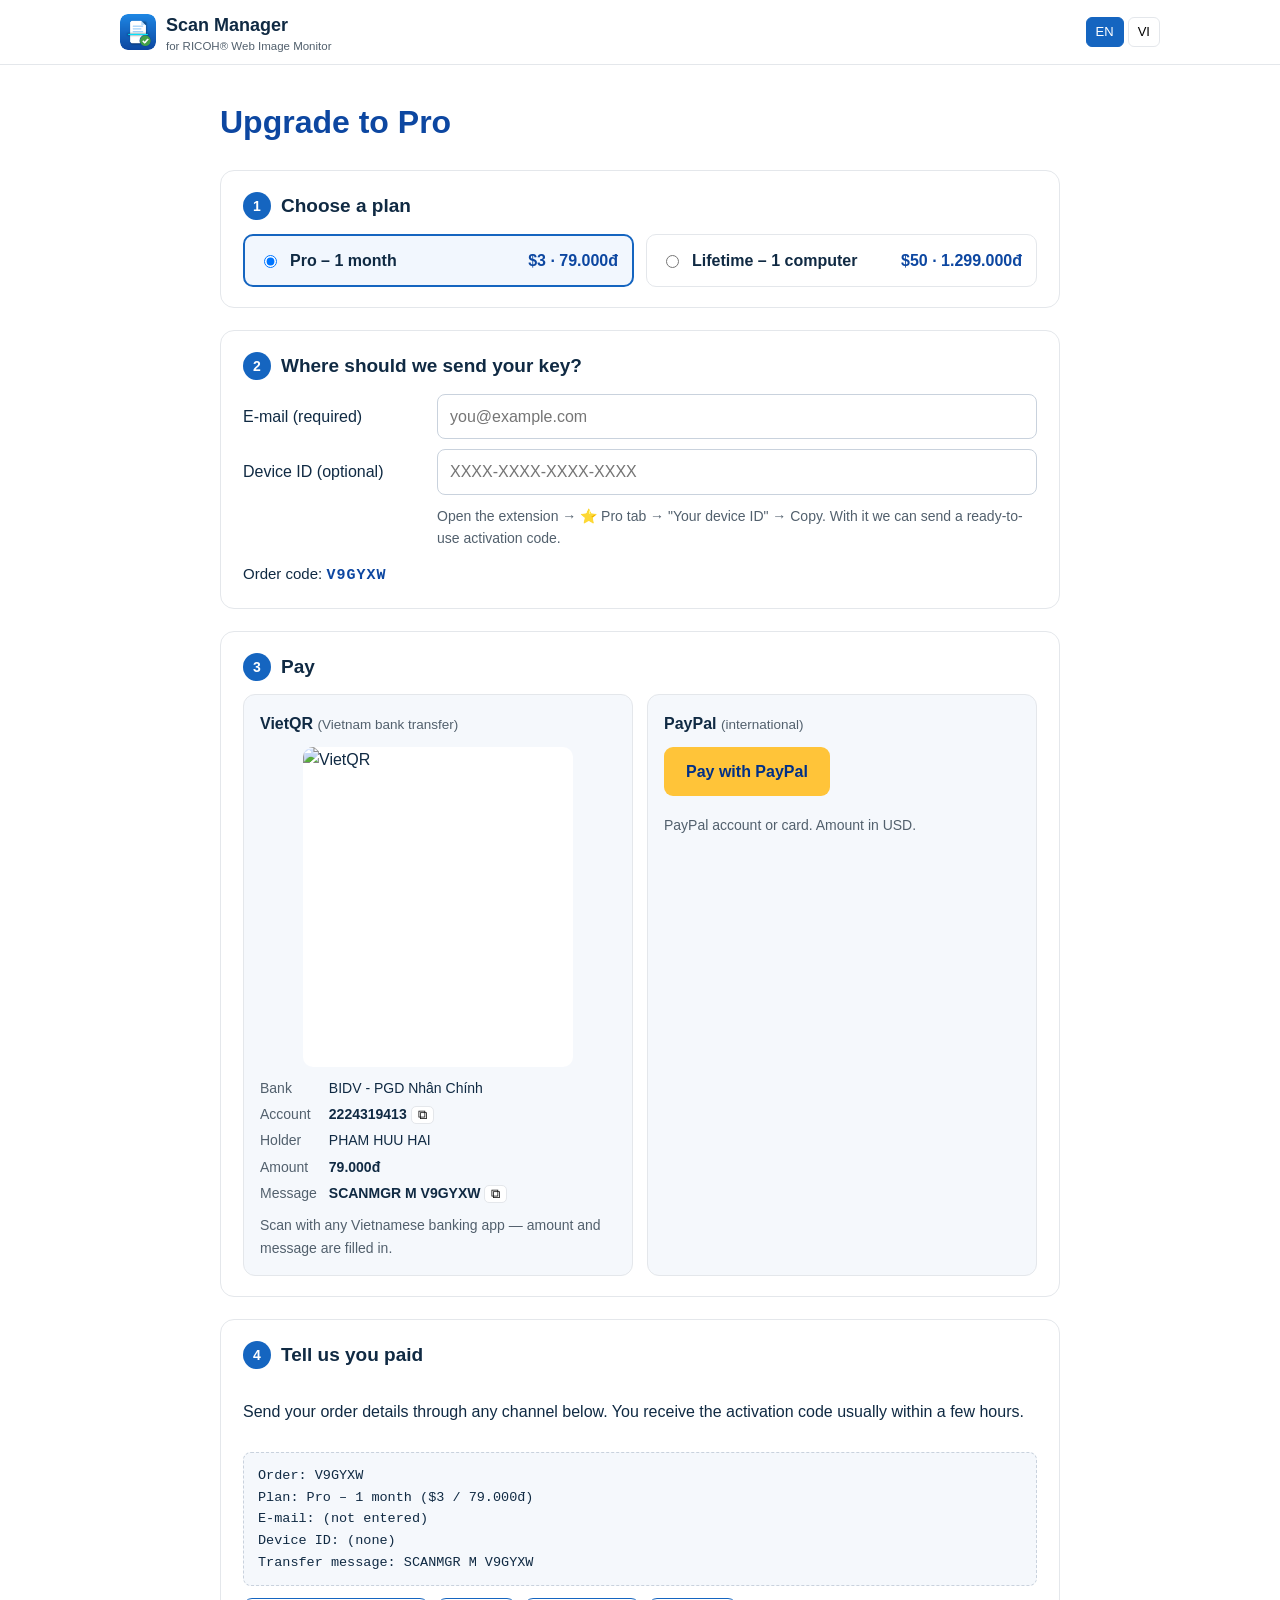
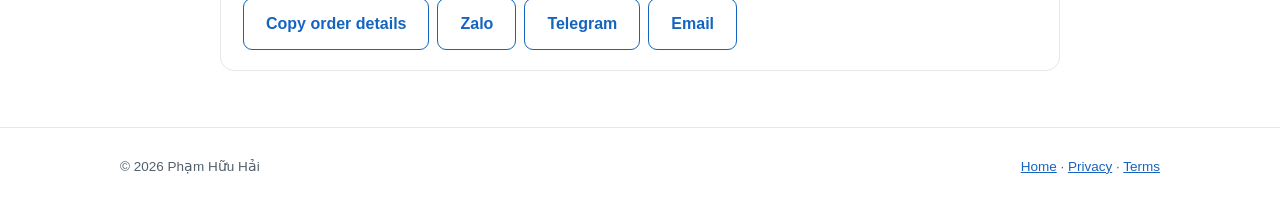
==== buy.html @ 5162c487 "Add files via upload" ====
<!DOCTYPE html>
<html lang="en">
<head>
  <meta charset="UTF-8">
  <meta name="viewport" content="width=device-width, initial-scale=1">
  <title>Buy Pro — Scan Manager for RICOH®</title>
  <link rel="icon" href="favicon.png">
  <link rel="stylesheet" href="style.css">
  <link rel="stylesheet" href="buy.css">
  <script src="lang.js"></script>
  <script src="shop-config.js"></script>
</head>
<body>
  <header class="top">
    <div class="wrap">
      <a class="brand" href="index.html"><img src="icon.png" alt=""><span>Scan Manager<small>for RICOH® Web Image Monitor</small></span></a>
      <nav><span class="lang-switch"><button data-l="en">EN</button> <button data-l="vi">VI</button></span></nav>
    </div>
  </header>

  <main class="buy">
    <h1><span data-lang="en">Upgrade to Pro</span><span data-lang="vi">Nâng cấp lên Pro</span></h1>

    <!-- Bước 1: chọn gói -->
    <section class="step">
      <h2><span class="n">1</span><span data-lang="en">Choose a plan</span><span data-lang="vi">Chọn gói</span></h2>
      <div class="plans">
        <label class="plan-opt"><input type="radio" name="plan" value="month" id="plan-month">
          <span class="po-name" data-plan-name="month"></span>
          <span class="po-price" data-plan-price="month"></span></label>
        <label class="plan-opt"><input type="radio" name="plan" value="lifetime" id="plan-lifetime">
          <span class="po-name" data-plan-name="lifetime"></span>
          <span class="po-price" data-plan-price="lifetime"></span></label>
      </div>
    </section>

    <!-- Bước 2: thông tin nhận mã -->
    <section class="step">
      <h2><span class="n">2</span><span data-lang="en">Where should we send your key?</span><span data-lang="vi">Nhận mã kích hoạt ở đâu?</span></h2>
      <div class="fields">
        <label for="f-email"><span data-lang="en">E-mail (required)</span><span data-lang="vi">Email (bắt buộc)</span></label>
        <input id="f-email" type="email" placeholder="you@example.com" autocomplete="email">
        <label for="f-iid"><span data-lang="en">Device ID (optional)</span><span data-lang="vi">Mã máy (không bắt buộc)</span></label>
        <input id="f-iid" type="text" placeholder="XXXX-XXXX-XXXX-XXXX" maxlength="19">
        <p class="hint"><span data-lang="en">Open the extension → ⭐ Pro tab → "Your device ID" → Copy. With it we can send a ready-to-use activation code.</span><span data-lang="vi">Mở tiện ích → thẻ ⭐ Pro → "Mã máy của bạn" → Sao chép. Có mã máy, tác giả gửi luôn mã kích hoạt dùng ngay.</span></p>
      </div>
      <p class="order"><span data-lang="en">Order code</span><span data-lang="vi">Mã đơn hàng</span>: <b id="order-code"></b></p>
    </section>

    <!-- Bước 3: thanh toán -->
    <section class="step">
      <h2><span class="n">3</span><span data-lang="en">Pay</span><span data-lang="vi">Thanh toán</span></h2>
      <p class="warn-mail" id="need-email" hidden><span data-lang="en">Please enter your e-mail first.</span><span data-lang="vi">Vui lòng nhập email trước.</span></p>
      <div class="methods">
        <div class="method" id="m-lemon" hidden>
          <h3><span data-lang="en">Card (Visa, Mastercard…)</span><span data-lang="vi">Thẻ quốc tế (Visa, Mastercard…)</span></h3>
          <a class="btn primary" id="btn-lemon" href="#" target="_blank" rel="noopener"><span data-lang="en">Pay by card</span><span data-lang="vi">Thanh toán bằng thẻ</span></a>
          <p class="hint"><span data-lang="en">Your key is e-mailed automatically.</span><span data-lang="vi">Mã được gửi email tự động.</span></p>
        </div>
        <div class="method">
          <h3>VietQR <span class="muted-s" data-lang="en">(Vietnam bank transfer)</span><span class="muted-s" data-lang="vi">(chuyển khoản ngân hàng VN)</span></h3>
          <img id="qr" alt="VietQR" width="270" height="320">
          <dl class="bank">
            <dt data-lang="en">Bank</dt><dt data-lang="vi">Ngân hàng</dt><dd id="b-branch"></dd>
            <dt data-lang="en">Account</dt><dt data-lang="vi">Số tài khoản</dt><dd><b id="b-acc"></b> <button type="button" class="copy" data-copy-id="b-acc">⧉</button></dd>
            <dt data-lang="en">Holder</dt><dt data-lang="vi">Chủ tài khoản</dt><dd id="b-name"></dd>
            <dt data-lang="en">Amount</dt><dt data-lang="vi">Số tiền</dt><dd><b id="b-amount"></b></dd>
            <dt data-lang="en">Message</dt><dt data-lang="vi">Nội dung</dt><dd><b id="b-msg"></b> <button type="button" class="copy" data-copy-id="b-msg">⧉</button></dd>
          </dl>
          <p class="hint"><span data-lang="en">Scan with any Vietnamese banking app — amount and message are filled in.</span><span data-lang="vi">Quét bằng app ngân hàng bất kỳ — số tiền và nội dung đã điền sẵn, vui lòng giữ nguyên nội dung.</span></p>
        </div>
        <div class="method">
          <h3>PayPal <span class="muted-s" data-lang="en">(international)</span><span class="muted-s" data-lang="vi">(quốc tế)</span></h3>
          <a class="btn paypal" id="btn-paypal" href="#" target="_blank" rel="noopener"><span data-lang="en">Pay with PayPal</span><span data-lang="vi">Thanh toán qua PayPal</span></a>
          <p class="hint"><span data-lang="en">PayPal account or card. Amount in USD.</span><span data-lang="vi">Dùng tài khoản PayPal hoặc thẻ. Thanh toán bằng USD.</span></p>
        </div>
      </div>
    </section>

    <!-- Bước 4: báo đã thanh toán -->
    <section class="step">
      <h2><span class="n">4</span><span data-lang="en">Tell us you paid</span><span data-lang="vi">Báo đã thanh toán</span></h2>
      <p><span data-lang="en">Send your order details through any channel below. You receive the activation code usually within a few hours.</span><span data-lang="vi">Gửi thông tin đơn hàng qua một kênh bên dưới. Bạn sẽ nhận mã kích hoạt, thường trong vài giờ.</span></p>
      <pre class="summary" id="summary"></pre>
      <div class="actions">
        <button type="button" class="btn ghost" id="btn-copy-sum"><span data-lang="en">Copy order details</span><span data-lang="vi">Sao chép thông tin đơn</span></button>
        <a class="btn ghost" id="c-zalo" href="#" target="_blank" rel="noopener">Zalo</a>
        <a class="btn ghost" id="c-tg" href="#" target="_blank" rel="noopener">Telegram</a>
        <a class="btn ghost" id="c-mail" href="#">Email</a>
      </div>
    </section>
  </main>

  <footer>
    <div class="wrap">
      <span>© 2026 Phạm Hữu Hải</span>
      <span><a href="index.html">Home</a> · <a href="privacy.html">Privacy</a> · <a href="terms.html">Terms</a></span>
    </div>
  </footer>
  <script src="buy.js"></script>
</body>
</html>
---- style.css ----
:root {
  --c: #1565c0;
  --c-dark: #0d47a1;
  --ink: #102a43;
  --muted: #52606d;
  --line: #e4e7eb;
  --bg: #f5f8fc;
}

* {
  box-sizing: border-box;
}

[hidden] {
  display: none !important;
}

body {
  margin: 0;
  font-family: "Segoe UI", Roboto, "Helvetica Neue", Arial, sans-serif;
  color: var(--ink);
  background: #ffffff;
  line-height: 1.6;
}

a {
  color: var(--c);
}

.wrap {
  max-width: 1080px;
  margin: 0 auto;
  padding: 0 20px;
}

header.top {
  position: sticky;
  top: 0;
  z-index: 5;
  background: rgba(255, 255, 255, 0.92);
  backdrop-filter: blur(8px);
  border-bottom: 1px solid var(--line);
}

header.top .wrap {
  display: flex;
  align-items: center;
  gap: 12px;
  height: 64px;
}

.brand {
  display: flex;
  align-items: center;
  gap: 10px;
  text-decoration: none;
  color: var(--ink);
  font-weight: 700;
  font-size: 18px;
}

.brand img {
  width: 36px;
  height: 36px;
  border-radius: 8px;
}

.brand small {
  display: block;
  font-weight: 400;
  font-size: 11.5px;
  color: var(--muted);
  line-height: 1.1;
}

nav {
  margin-left: auto;
  display: flex;
  gap: 16px;
  align-items: center;
  font-size: 14.5px;
}

nav a {
  text-decoration: none;
  color: var(--muted);
}

nav a:hover {
  color: var(--c);
}

.lang-switch button {
  border: 1px solid var(--line);
  background: #ffffff;
  padding: 4px 9px;
  border-radius: 6px;
  cursor: pointer;
  font: inherit;
  font-size: 13px;
}

.lang-switch button.on {
  background: var(--c);
  border-color: var(--c);
  color: #ffffff;
}

.hero {
  background: linear-gradient(180deg, #eaf2fd, #ffffff);
  padding: 64px 0 40px;
}

.hero .wrap {
  display: grid;
  grid-template-columns: 1.05fr 1fr;
  gap: 40px;
  align-items: center;
}

.hero h1 {
  font-size: 44px;
  line-height: 1.15;
  margin: 0 0 16px;
  color: var(--c-dark);
}

.hero p.lead {
  font-size: 19px;
  color: var(--muted);
  margin: 0 0 24px;
}

.hero img.shot {
  width: 100%;
  border-radius: 14px;
  box-shadow: 0 18px 50px rgba(13, 71, 161, 0.18);
}

.btn {
  display: inline-block;
  padding: 12px 22px;
  border-radius: 9px;
  font-weight: 600;
  text-decoration: none;
  margin: 0 8px 8px 0;
}

.btn.primary {
  background: var(--c);
  color: #ffffff;
}

.btn.primary:hover {
  background: var(--c-dark);
}

.btn.ghost {
  border: 1px solid var(--c);
  color: var(--c);
}

section {
  padding: 56px 0;
}

section h2 {
  font-size: 30px;
  margin: 0 0 24px;
  text-align: center;
}

.features {
  display: grid;
  grid-template-columns: repeat(3, 1fr);
  gap: 18px;
}

.feature {
  border: 1px solid var(--line);
  border-radius: 12px;
  padding: 20px;
  background: #ffffff;
}

.feature b {
  display: block;
  font-size: 17px;
  margin-bottom: 6px;
}

.feature span {
  color: var(--muted);
  font-size: 15px;
}

.alt {
  background: var(--bg);
}

.shots {
  display: grid;
  grid-template-columns: 1fr 1fr;
  gap: 20px;
}

.shots img {
  width: 100%;
  border-radius: 12px;
  border: 1px solid var(--line);
}

.pricing {
  display: grid;
  grid-template-columns: repeat(3, 1fr);
  gap: 18px;
}

.plan {
  border: 1px solid var(--line);
  border-radius: 14px;
  padding: 24px;
  background: #ffffff;
  text-align: center;
}

.plan.best {
  border: 2px solid var(--c);
  box-shadow: 0 10px 30px rgba(21, 101, 192, 0.12);
}

.plan .price {
  font-size: 34px;
  font-weight: 700;
  color: var(--c-dark);
  margin: 8px 0;
}

.plan ul {
  text-align: left;
  padding-left: 18px;
  color: var(--muted);
  font-size: 15px;
}

.doc {
  max-width: 820px;
  margin: 0 auto;
  padding: 40px 20px 60px;
}

.doc h1 {
  color: var(--c-dark);
}

.doc h2 {
  font-size: 21px;
  margin-top: 28px;
}

footer {
  border-top: 1px solid var(--line);
  padding: 28px 0;
  color: var(--muted);
  font-size: 13.5px;
}

footer .wrap {
  display: flex;
  flex-wrap: wrap;
  gap: 8px 24px;
  justify-content: space-between;
}

[data-lang] {
  display: none;
}

html[lang="en"] [data-lang="en"],
html[lang="vi"] [data-lang="vi"] {
  display: revert;
}

@media (max-width: 820px) {
  .hero .wrap,
  .features,
  .shots,
  .pricing {
    grid-template-columns: 1fr;
  }

  .hero h1 {
    font-size: 34px;
  }

  nav .hide-sm {
    display: none;
  }
}
---- buy.css ----
/* Trang thanh toán */
.buy {
  max-width: 880px;
  margin: 0 auto;
  padding: 32px 20px 56px;
  display: flex;
  flex-direction: column;
  gap: 22px;
}

.buy h1 {
  margin: 0;
  color: var(--c-dark);
  font-size: 32px;
}

.step {
  border: 1px solid var(--line);
  border-radius: 14px;
  padding: 20px 22px;
  display: flex;
  flex-direction: column;
  gap: 12px;
}

.step h2 {
  margin: 0;
  font-size: 19px;
  text-align: left;
  display: flex;
  align-items: center;
  gap: 10px;
}

.step .n {
  display: inline-grid;
  place-items: center;
  width: 28px;
  height: 28px;
  border-radius: 50%;
  background: var(--c);
  color: #ffffff;
  font-size: 14px;
  flex-shrink: 0;
}

.plans {
  display: grid;
  grid-template-columns: 1fr 1fr;
  gap: 12px;
}

.plan-opt {
  display: flex;
  align-items: center;
  gap: 10px;
  flex-wrap: wrap;
  border: 1px solid var(--line);
  border-radius: 10px;
  padding: 12px 14px;
  cursor: pointer;
}

.plan-opt:has(input:checked) {
  border: 2px solid var(--c);
  background: #f2f7fe;
}

.po-name {
  font-weight: 600;
  flex: 1;
}

.po-price {
  color: var(--c-dark);
  font-weight: 700;
}

.fields {
  display: grid;
  grid-template-columns: 180px minmax(0, 1fr);
  gap: 10px 14px;
  align-items: center;
}

.fields input {
  font: inherit;
  padding: 9px 12px;
  border: 1px solid #c9d2dd;
  border-radius: 8px;
  width: 100%;
}

.fields input:focus {
  outline: 2px solid var(--c);
  border-color: var(--c);
}

.fields .hint {
  grid-column: 2;
}

.hint {
  margin: 0;
  color: var(--muted);
  font-size: 14px;
}

.order {
  margin: 0;
  font-size: 15px;
}

.order b {
  font-family: Consolas, monospace;
  letter-spacing: 1px;
  color: var(--c-dark);
}

.methods {
  display: grid;
  grid-template-columns: repeat(auto-fit, minmax(250px, 1fr));
  gap: 14px;
}

.method {
  border: 1px solid var(--line);
  border-radius: 12px;
  padding: 16px;
  display: flex;
  flex-direction: column;
  gap: 10px;
  align-items: flex-start;
  background: var(--bg);
}

.method h3 {
  margin: 0;
  font-size: 16px;
}

.muted-s {
  color: var(--muted);
  font-weight: 400;
  font-size: 13.5px;
}

#qr {
  width: 100%;
  max-width: 270px;
  height: auto;
  border-radius: 10px;
  background: #ffffff;
  align-self: center;
}

.bank {
  display: grid;
  grid-template-columns: auto minmax(0, 1fr);
  gap: 4px 12px;
  margin: 0;
  font-size: 14px;
  width: 100%;
}

.bank dt {
  color: var(--muted);
}

.bank dd {
  margin: 0;
  word-break: break-word;
}

.copy {
  border: 1px solid var(--line);
  background: #ffffff;
  border-radius: 5px;
  cursor: pointer;
  padding: 0 6px;
  font-size: 13px;
}

.btn.paypal {
  background: #ffc439;
  color: #003087;
}

.warn-mail {
  margin: 0;
  color: #b45309;
  font-weight: 600;
}

.summary {
  margin: 0;
  padding: 12px 14px;
  background: var(--bg);
  border: 1px dashed #c9d2dd;
  border-radius: 8px;
  font-size: 13.5px;
  white-space: pre-wrap;
  word-break: break-word;
}

.actions {
  display: flex;
  flex-wrap: wrap;
  gap: 8px;
}

.actions .btn {
  margin: 0;
  cursor: pointer;
  font: inherit;
  font-weight: 600;
  background: #ffffff;
}

@media (max-width: 640px) {
  .plans,
  .fields {
    grid-template-columns: 1fr;
  }

  .fields .hint {
    grid-column: 1;
  }
}
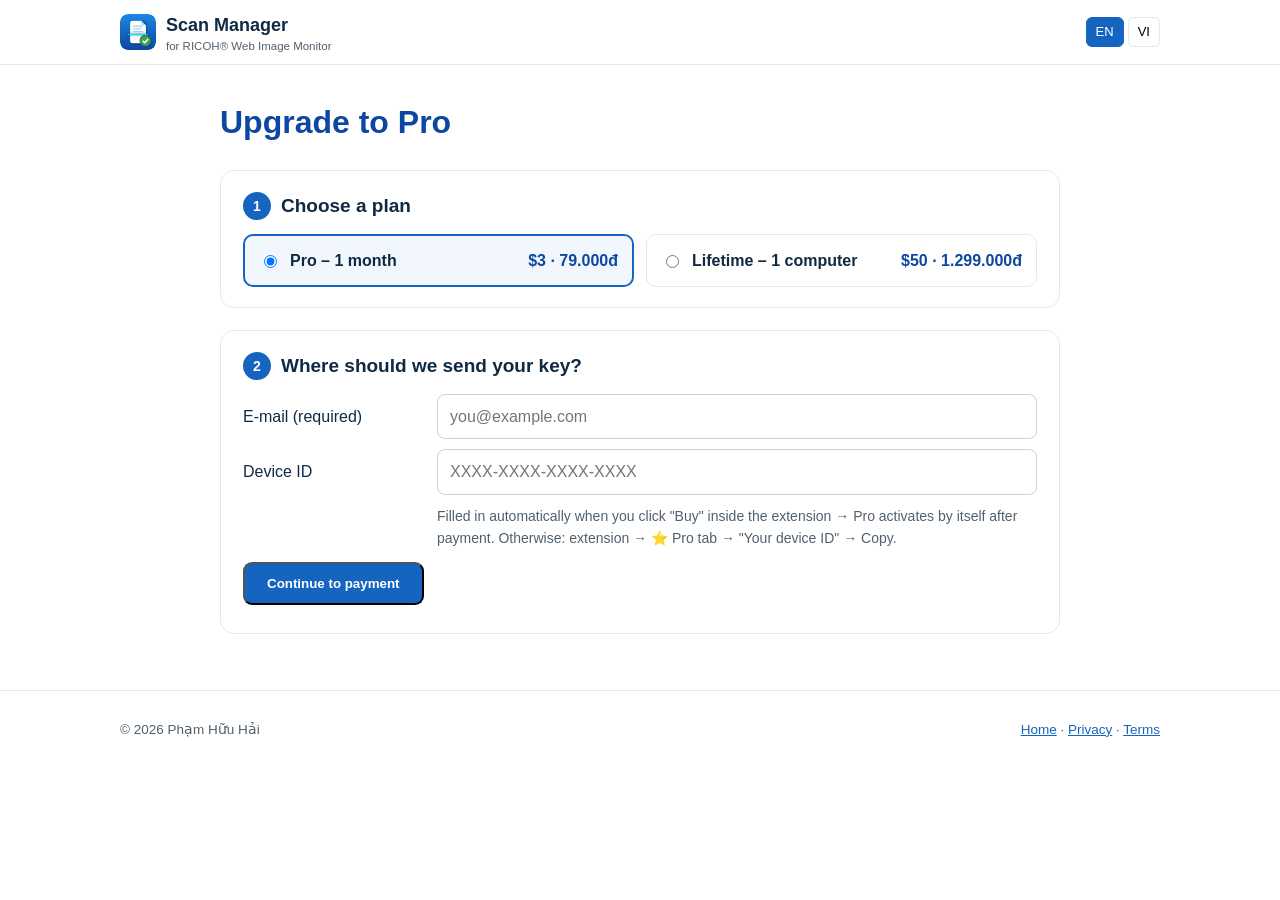
==== commit b9b2751c: "Add files via upload" ====
--- a/buy.html
+++ b/buy.html
@@ -1,102 +1,119 @@
-<!DOCTYPE html>
-<html lang="en">
-<head>
-  <meta charset="UTF-8">
-  <meta name="viewport" content="width=device-width, initial-scale=1">
-  <title>Buy Pro — Scan Manager for RICOH®</title>
-  <link rel="icon" href="favicon.png">
-  <link rel="stylesheet" href="style.css">
-  <link rel="stylesheet" href="buy.css">
-  <script src="lang.js"></script>
-  <script src="shop-config.js"></script>
-</head>
-<body>
-  <header class="top">
-    <div class="wrap">
-      <a class="brand" href="index.html"><img src="icon.png" alt=""><span>Scan Manager<small>for RICOH® Web Image Monitor</small></span></a>
-      <nav><span class="lang-switch"><button data-l="en">EN</button> <button data-l="vi">VI</button></span></nav>
-    </div>
-  </header>
-
-  <main class="buy">
-    <h1><span data-lang="en">Upgrade to Pro</span><span data-lang="vi">Nâng cấp lên Pro</span></h1>
-
-    <!-- Bước 1: chọn gói -->
-    <section class="step">
-      <h2><span class="n">1</span><span data-lang="en">Choose a plan</span><span data-lang="vi">Chọn gói</span></h2>
-      <div class="plans">
-        <label class="plan-opt"><input type="radio" name="plan" value="month" id="plan-month">
-          <span class="po-name" data-plan-name="month"></span>
-          <span class="po-price" data-plan-price="month"></span></label>
-        <label class="plan-opt"><input type="radio" name="plan" value="lifetime" id="plan-lifetime">
-          <span class="po-name" data-plan-name="lifetime"></span>
-          <span class="po-price" data-plan-price="lifetime"></span></label>
-      </div>
-    </section>
-
-    <!-- Bước 2: thông tin nhận mã -->
-    <section class="step">
-      <h2><span class="n">2</span><span data-lang="en">Where should we send your key?</span><span data-lang="vi">Nhận mã kích hoạt ở đâu?</span></h2>
-      <div class="fields">
-        <label for="f-email"><span data-lang="en">E-mail (required)</span><span data-lang="vi">Email (bắt buộc)</span></label>
-        <input id="f-email" type="email" placeholder="you@example.com" autocomplete="email">
-        <label for="f-iid"><span data-lang="en">Device ID (optional)</span><span data-lang="vi">Mã máy (không bắt buộc)</span></label>
-        <input id="f-iid" type="text" placeholder="XXXX-XXXX-XXXX-XXXX" maxlength="19">
-        <p class="hint"><span data-lang="en">Open the extension → ⭐ Pro tab → "Your device ID" → Copy. With it we can send a ready-to-use activation code.</span><span data-lang="vi">Mở tiện ích → thẻ ⭐ Pro → "Mã máy của bạn" → Sao chép. Có mã máy, tác giả gửi luôn mã kích hoạt dùng ngay.</span></p>
-      </div>
-      <p class="order"><span data-lang="en">Order code</span><span data-lang="vi">Mã đơn hàng</span>: <b id="order-code"></b></p>
-    </section>
-
-    <!-- Bước 3: thanh toán -->
-    <section class="step">
-      <h2><span class="n">3</span><span data-lang="en">Pay</span><span data-lang="vi">Thanh toán</span></h2>
-      <p class="warn-mail" id="need-email" hidden><span data-lang="en">Please enter your e-mail first.</span><span data-lang="vi">Vui lòng nhập email trước.</span></p>
-      <div class="methods">
-        <div class="method" id="m-lemon" hidden>
-          <h3><span data-lang="en">Card (Visa, Mastercard…)</span><span data-lang="vi">Thẻ quốc tế (Visa, Mastercard…)</span></h3>
-          <a class="btn primary" id="btn-lemon" href="#" target="_blank" rel="noopener"><span data-lang="en">Pay by card</span><span data-lang="vi">Thanh toán bằng thẻ</span></a>
-          <p class="hint"><span data-lang="en">Your key is e-mailed automatically.</span><span data-lang="vi">Mã được gửi email tự động.</span></p>
-        </div>
-        <div class="method">
-          <h3>VietQR <span class="muted-s" data-lang="en">(Vietnam bank transfer)</span><span class="muted-s" data-lang="vi">(chuyển khoản ngân hàng VN)</span></h3>
-          <img id="qr" alt="VietQR" width="270" height="320">
-          <dl class="bank">
-            <dt data-lang="en">Bank</dt><dt data-lang="vi">Ngân hàng</dt><dd id="b-branch"></dd>
-            <dt data-lang="en">Account</dt><dt data-lang="vi">Số tài khoản</dt><dd><b id="b-acc"></b> <button type="button" class="copy" data-copy-id="b-acc">⧉</button></dd>
-            <dt data-lang="en">Holder</dt><dt data-lang="vi">Chủ tài khoản</dt><dd id="b-name"></dd>
-            <dt data-lang="en">Amount</dt><dt data-lang="vi">Số tiền</dt><dd><b id="b-amount"></b></dd>
-            <dt data-lang="en">Message</dt><dt data-lang="vi">Nội dung</dt><dd><b id="b-msg"></b> <button type="button" class="copy" data-copy-id="b-msg">⧉</button></dd>
-          </dl>
-          <p class="hint"><span data-lang="en">Scan with any Vietnamese banking app — amount and message are filled in.</span><span data-lang="vi">Quét bằng app ngân hàng bất kỳ — số tiền và nội dung đã điền sẵn, vui lòng giữ nguyên nội dung.</span></p>
-        </div>
-        <div class="method">
-          <h3>PayPal <span class="muted-s" data-lang="en">(international)</span><span class="muted-s" data-lang="vi">(quốc tế)</span></h3>
-          <a class="btn paypal" id="btn-paypal" href="#" target="_blank" rel="noopener"><span data-lang="en">Pay with PayPal</span><span data-lang="vi">Thanh toán qua PayPal</span></a>
-          <p class="hint"><span data-lang="en">PayPal account or card. Amount in USD.</span><span data-lang="vi">Dùng tài khoản PayPal hoặc thẻ. Thanh toán bằng USD.</span></p>
-        </div>
-      </div>
-    </section>
-
-    <!-- Bước 4: báo đã thanh toán -->
-    <section class="step">
-      <h2><span class="n">4</span><span data-lang="en">Tell us you paid</span><span data-lang="vi">Báo đã thanh toán</span></h2>
-      <p><span data-lang="en">Send your order details through any channel below. You receive the activation code usually within a few hours.</span><span data-lang="vi">Gửi thông tin đơn hàng qua một kênh bên dưới. Bạn sẽ nhận mã kích hoạt, thường trong vài giờ.</span></p>
-      <pre class="summary" id="summary"></pre>
-      <div class="actions">
-        <button type="button" class="btn ghost" id="btn-copy-sum"><span data-lang="en">Copy order details</span><span data-lang="vi">Sao chép thông tin đơn</span></button>
-        <a class="btn ghost" id="c-zalo" href="#" target="_blank" rel="noopener">Zalo</a>
-        <a class="btn ghost" id="c-tg" href="#" target="_blank" rel="noopener">Telegram</a>
-        <a class="btn ghost" id="c-mail" href="#">Email</a>
-      </div>
-    </section>
-  </main>
-
-  <footer>
-    <div class="wrap">
-      <span>© 2026 Phạm Hữu Hải</span>
-      <span><a href="index.html">Home</a> · <a href="privacy.html">Privacy</a> · <a href="terms.html">Terms</a></span>
-    </div>
-  </footer>
-  <script src="buy.js"></script>
-</body>
-</html>
+<!DOCTYPE html>
+<html lang="en">
+<head>
+  <meta charset="UTF-8">
+  <meta name="viewport" content="width=device-width, initial-scale=1">
+  <title>Buy Pro — Scan Manager for RICOH®</title>
+  <link rel="icon" href="favicon.png">
+  <link rel="stylesheet" href="style.css">
+  <link rel="stylesheet" href="buy.css">
+  <script src="lang.js"></script>
+  <script src="shop-config.js"></script>
+</head>
+<body>
+  <header class="top">
+    <div class="wrap">
+      <a class="brand" href="index.html"><img src="icon.png" alt=""><span>Scan Manager<small>for RICOH® Web Image Monitor</small></span></a>
+      <nav><span class="lang-switch"><button data-l="en">EN</button> <button data-l="vi">VI</button></span></nav>
+    </div>
+  </header>
+
+  <main class="buy">
+    <h1><span data-lang="en">Upgrade to Pro</span><span data-lang="vi">Nâng cấp lên Pro</span></h1>
+
+    <!-- Bước 1: chọn gói -->
+    <section class="step" id="step-plan">
+      <h2><span class="n">1</span><span data-lang="en">Choose a plan</span><span data-lang="vi">Chọn gói</span></h2>
+      <div class="plans">
+        <label class="plan-opt"><input type="radio" name="plan" value="month" id="plan-month">
+          <span class="po-name" data-plan-name="month"></span>
+          <span class="po-price" data-plan-price="month"></span></label>
+        <label class="plan-opt"><input type="radio" name="plan" value="lifetime" id="plan-lifetime">
+          <span class="po-name" data-plan-name="lifetime"></span>
+          <span class="po-price" data-plan-price="lifetime"></span></label>
+      </div>
+    </section>
+
+    <!-- Bước 2: thông tin nhận mã + tạo đơn -->
+    <section class="step" id="step-info">
+      <h2><span class="n">2</span><span data-lang="en">Where should we send your key?</span><span data-lang="vi">Nhận mã kích hoạt ở đâu?</span></h2>
+      <div class="fields">
+        <label for="f-email"><span data-lang="en">E-mail (required)</span><span data-lang="vi">Email (bắt buộc)</span></label>
+        <input id="f-email" type="email" placeholder="you@example.com" autocomplete="email">
+        <label for="f-iid"><span data-lang="en">Device ID</span><span data-lang="vi">Mã máy</span></label>
+        <input id="f-iid" type="text" placeholder="XXXX-XXXX-XXXX-XXXX" maxlength="19">
+        <p class="hint" id="iid-hint"><span data-lang="en">Filled in automatically when you click "Buy" inside the extension → Pro activates by itself after payment. Otherwise: extension → ⭐ Pro tab → "Your device ID" → Copy.</span><span data-lang="vi">Tự điền khi bạn bấm "Mua" trong tiện ích → thanh toán xong Pro tự kích hoạt. Nếu trống: mở tiện ích → thẻ ⭐ Pro → "Mã máy của bạn" → Sao chép.</span></p>
+      </div>
+      <p class="warn-mail" id="need-email" hidden><span data-lang="en">Please enter a valid e-mail.</span><span data-lang="vi">Vui lòng nhập email hợp lệ.</span></p>
+      <p class="warn-mail" id="order-error" hidden></p>
+      <div><button type="button" class="btn primary" id="btn-create"><span data-lang="en">Continue to payment</span><span data-lang="vi">Tiếp tục thanh toán</span></button></div>
+    </section>
+
+    <!-- Bước 3: thanh toán -->
+    <section class="step" id="step-pay" hidden>
+      <h2><span class="n">3</span><span data-lang="en">Pay</span><span data-lang="vi">Thanh toán</span>
+        <span class="order-tag"><span data-lang="en">Order</span><span data-lang="vi">Đơn</span> <b id="order-code"></b></span></h2>
+      <div class="pay-status" id="pay-status">
+        <span class="spinner" aria-hidden="true"></span>
+        <span data-lang="en">Waiting for your payment… this page updates by itself.</span>
+        <span data-lang="vi">Đang chờ thanh toán… trang tự cập nhật khi nhận được tiền.</span>
+      </div>
+      <div class="methods">
+        <div class="method" id="m-lemon" hidden>
+          <h3><span data-lang="en">Card (Visa, Mastercard…)</span><span data-lang="vi">Thẻ quốc tế (Visa, Mastercard…)</span></h3>
+          <a class="btn primary" id="btn-lemon" href="#" target="_blank" rel="noopener"><span data-lang="en">Pay by card</span><span data-lang="vi">Thanh toán bằng thẻ</span></a>
+        </div>
+        <div class="method">
+          <h3>VietQR <span class="muted-s" data-lang="en">(Vietnam bank transfer)</span><span class="muted-s" data-lang="vi">(chuyển khoản ngân hàng VN)</span></h3>
+          <img id="qr" alt="VietQR" width="270" height="320">
+          <dl class="bank">
+            <dt data-lang="en">Bank</dt><dt data-lang="vi">Ngân hàng</dt><dd id="b-branch"></dd>
+            <dt data-lang="en">Account</dt><dt data-lang="vi">Số tài khoản</dt><dd><b id="b-acc"></b> <button type="button" class="copy" data-copy-id="b-acc">⧉</button></dd>
+            <dt data-lang="en">Holder</dt><dt data-lang="vi">Chủ tài khoản</dt><dd id="b-name"></dd>
+            <dt data-lang="en">Amount</dt><dt data-lang="vi">Số tiền</dt><dd><b id="b-amount"></b></dd>
+            <dt data-lang="en">Message</dt><dt data-lang="vi">Nội dung</dt><dd><b id="b-msg"></b> <button type="button" class="copy" data-copy-id="b-msg">⧉</button></dd>
+          </dl>
+          <p class="hint"><span data-lang="en">Scan with any Vietnamese banking app — amount and message are filled in. Keep the message unchanged.</span><span data-lang="vi">Quét bằng app ngân hàng bất kỳ — số tiền và nội dung đã điền sẵn. Vui lòng giữ nguyên nội dung.</span></p>
+          <button type="button" class="btn primary btn-reported" id="btn-reported"><span data-lang="en">✅ I have transferred</span><span data-lang="vi">✅ Tôi đã chuyển khoản xong</span></button>
+          <p class="hint ok-note" id="reported-note" hidden><span data-lang="en">Thanks! The author has been notified and will confirm shortly — this page updates by itself and your key is e-mailed.</span><span data-lang="vi">Cảm ơn bạn! Tác giả đã nhận được thông báo và sẽ xác nhận sớm — trang này tự cập nhật, mã cũng được gửi qua email.</span></p>
+        </div>
+        <div class="method">
+          <h3>PayPal <span class="muted-s" data-lang="en">(international)</span><span class="muted-s" data-lang="vi">(quốc tế)</span></h3>
+          <a class="btn paypal" id="btn-paypal" href="#" target="_blank" rel="noopener"><span data-lang="en">Pay with PayPal</span><span data-lang="vi">Thanh toán qua PayPal</span></a>
+          <p class="hint"><span data-lang="en">PayPal account or card, in USD. Confirmed automatically.</span><span data-lang="vi">Tài khoản PayPal hoặc thẻ, bằng USD. Xác nhận tự động.</span></p>
+        </div>
+      </div>
+    </section>
+
+    <!-- Thanh toán thành công -->
+    <section class="step success" id="step-done" hidden>
+      <h2>✅ <span data-lang="en">Payment received — thank you!</span><span data-lang="vi">Đã nhận thanh toán — cảm ơn bạn!</span></h2>
+      <p class="auto-on" hidden><span data-lang="en">Pro activates automatically on your computer within a few minutes. To do it now: open the extension → ⭐ Pro tab → <b>Check payment</b>.</span><span data-lang="vi">Pro sẽ tự kích hoạt trên máy tính của bạn trong vài phút. Muốn ngay: mở tiện ích → thẻ ⭐ Pro → bấm <b>Kiểm tra thanh toán</b>.</span></p>
+      <p><span data-lang="en">Your purchase key (also sent to your e-mail):</span><span data-lang="vi">Mã mua hàng (đã gửi kèm email):</span></p>
+      <div class="key-box"><b id="done-key"></b> <button type="button" class="copy" data-copy-id="done-key">⧉</button></div>
+      <p class="hint"><span data-lang="en">To activate by hand: ⭐ Pro tab → paste the key, enter the same e-mail → Activate.</span><span data-lang="vi">Kích hoạt thủ công: thẻ ⭐ Pro → dán mã, nhập đúng email → Kích hoạt.</span></p>
+    </section>
+
+    <!-- Hỗ trợ -->
+    <section class="step" id="step-help" hidden>
+      <h2><span class="n">?</span><span data-lang="en">Paid but nothing happened after 15 minutes?</span><span data-lang="vi">Đã trả tiền mà sau 15 phút chưa thấy gì?</span></h2>
+      <p><span data-lang="en">Bank transfers are sometimes confirmed by hand. Send us your order details:</span><span data-lang="vi">Chuyển khoản đôi khi được xác nhận thủ công. Gửi thông tin đơn cho tác giả:</span></p>
+      <pre class="summary" id="summary"></pre>
+      <div class="actions">
+        <button type="button" class="btn ghost" id="btn-copy-sum"><span data-lang="en">Copy order details</span><span data-lang="vi">Sao chép thông tin đơn</span></button>
+        <a class="btn ghost" id="c-zalo" href="#" target="_blank" rel="noopener">Zalo</a>
+        <a class="btn ghost" id="c-tg" href="#" target="_blank" rel="noopener">Telegram</a>
+        <a class="btn ghost" id="c-mail" href="#">Email</a>
+      </div>
+    </section>
+  </main>
+
+  <footer>
+    <div class="wrap">
+      <span>© 2026 Phạm Hữu Hải</span>
+      <span><a href="index.html">Home</a> · <a href="privacy.html">Privacy</a> · <a href="terms.html">Terms</a></span>
+    </div>
+  </footer>
+  <script src="buy.js"></script>
+</body>
+</html>
--- a/buy.css
+++ b/buy.css
@@ -227,3 +227,93 @@
     grid-column: 1;
   }
 }
+
+/* Đơn hàng & trạng thái thanh toán */
+.order-tag {
+  margin-left: auto;
+  font-size: 14px;
+  font-weight: 400;
+  color: var(--muted);
+}
+
+.order-tag b {
+  font-family: Consolas, monospace;
+  letter-spacing: 1px;
+  color: var(--c-dark);
+}
+
+.pay-status {
+  display: flex;
+  align-items: center;
+  gap: 10px;
+  padding: 10px 14px;
+  border-radius: 8px;
+  background: #fff8e1;
+  color: #8a5a00;
+  font-weight: 600;
+  font-size: 14.5px;
+}
+
+.spinner {
+  width: 16px;
+  height: 16px;
+  border: 2px solid #f0c36d;
+  border-top-color: #8a5a00;
+  border-radius: 50%;
+  flex-shrink: 0;
+  animation: spin 1s linear infinite;
+}
+
+@keyframes spin {
+  to { transform: rotate(360deg); }
+}
+
+@media (prefers-reduced-motion: reduce) {
+  .spinner { animation: none; }
+}
+
+.step.success {
+  border: 2px solid #2e7d32;
+  background: #f1f8f2;
+}
+
+.key-box {
+  display: inline-flex;
+  align-items: center;
+  gap: 10px;
+  padding: 10px 16px;
+  border-radius: 8px;
+  background: #ffffff;
+  border: 1px dashed #2e7d32;
+  font-family: Consolas, monospace;
+  font-size: 20px;
+  letter-spacing: 1px;
+}
+
+#btn-create[disabled] {
+  opacity: 0.6;
+  cursor: wait;
+}
+
+.btn-reported {
+  margin: 4px 0 0;
+  border: 0;
+  cursor: pointer;
+  font: inherit;
+  font-weight: 600;
+  background: #2e7d32;
+}
+
+.btn-reported:hover {
+  background: #1b5e20;
+}
+
+.btn-reported[disabled] {
+  opacity: 0.6;
+  cursor: wait;
+}
+
+.ok-note {
+  color: #2e7d32;
+  font-weight: 600;
+}
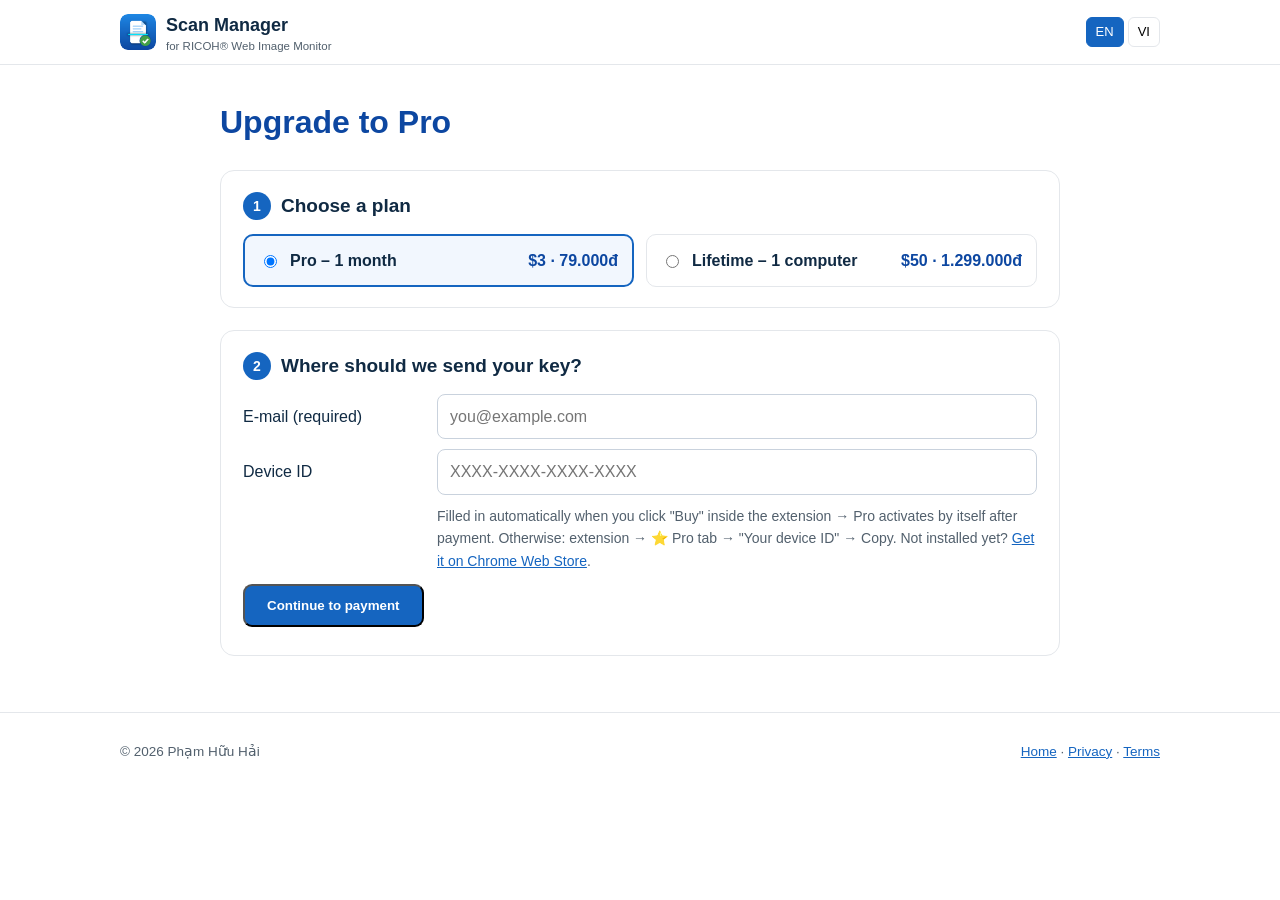
==== commit 7dd54c8f: "Chrome Web Store: nút "Thêm vào Chrome" và link cài đặt - shop-config.js: điền storeUrl (extension đ" ====
--- a/buy.html
+++ b/buy.html
@@ -42,7 +42,7 @@
         <input id="f-email" type="email" placeholder="you@example.com" autocomplete="email">
         <label for="f-iid"><span data-lang="en">Device ID</span><span data-lang="vi">Mã máy</span></label>
         <input id="f-iid" type="text" placeholder="XXXX-XXXX-XXXX-XXXX" maxlength="19">
-        <p class="hint" id="iid-hint"><span data-lang="en">Filled in automatically when you click "Buy" inside the extension → Pro activates by itself after payment. Otherwise: extension → ⭐ Pro tab → "Your device ID" → Copy.</span><span data-lang="vi">Tự điền khi bạn bấm "Mua" trong tiện ích → thanh toán xong Pro tự kích hoạt. Nếu trống: mở tiện ích → thẻ ⭐ Pro → "Mã máy của bạn" → Sao chép.</span></p>
+        <p class="hint" id="iid-hint"><span data-lang="en">Filled in automatically when you click "Buy" inside the extension → Pro activates by itself after payment. Otherwise: extension → ⭐ Pro tab → "Your device ID" → Copy. Not installed yet? <a href="https://chromewebstore.google.com/detail/scan-manager-for-ricoh-%E2%80%93/jhkhadgilppacanhelepdadmpaoldbhl" target="_blank" rel="noopener">Get it on Chrome Web Store</a>.</span><span data-lang="vi">Tự điền khi bạn bấm "Mua" trong tiện ích → thanh toán xong Pro tự kích hoạt. Nếu trống: mở tiện ích → thẻ ⭐ Pro → "Mã máy của bạn" → Sao chép. Chưa cài tiện ích? <a href="https://chromewebstore.google.com/detail/scan-manager-for-ricoh-%E2%80%93/jhkhadgilppacanhelepdadmpaoldbhl" target="_blank" rel="noopener">Cài từ Chrome Web Store</a>.</span></p>
       </div>
       <p class="warn-mail" id="need-email" hidden><span data-lang="en">Please enter a valid e-mail.</span><span data-lang="vi">Vui lòng nhập email hợp lệ.</span></p>
       <p class="warn-mail" id="order-error" hidden></p>
